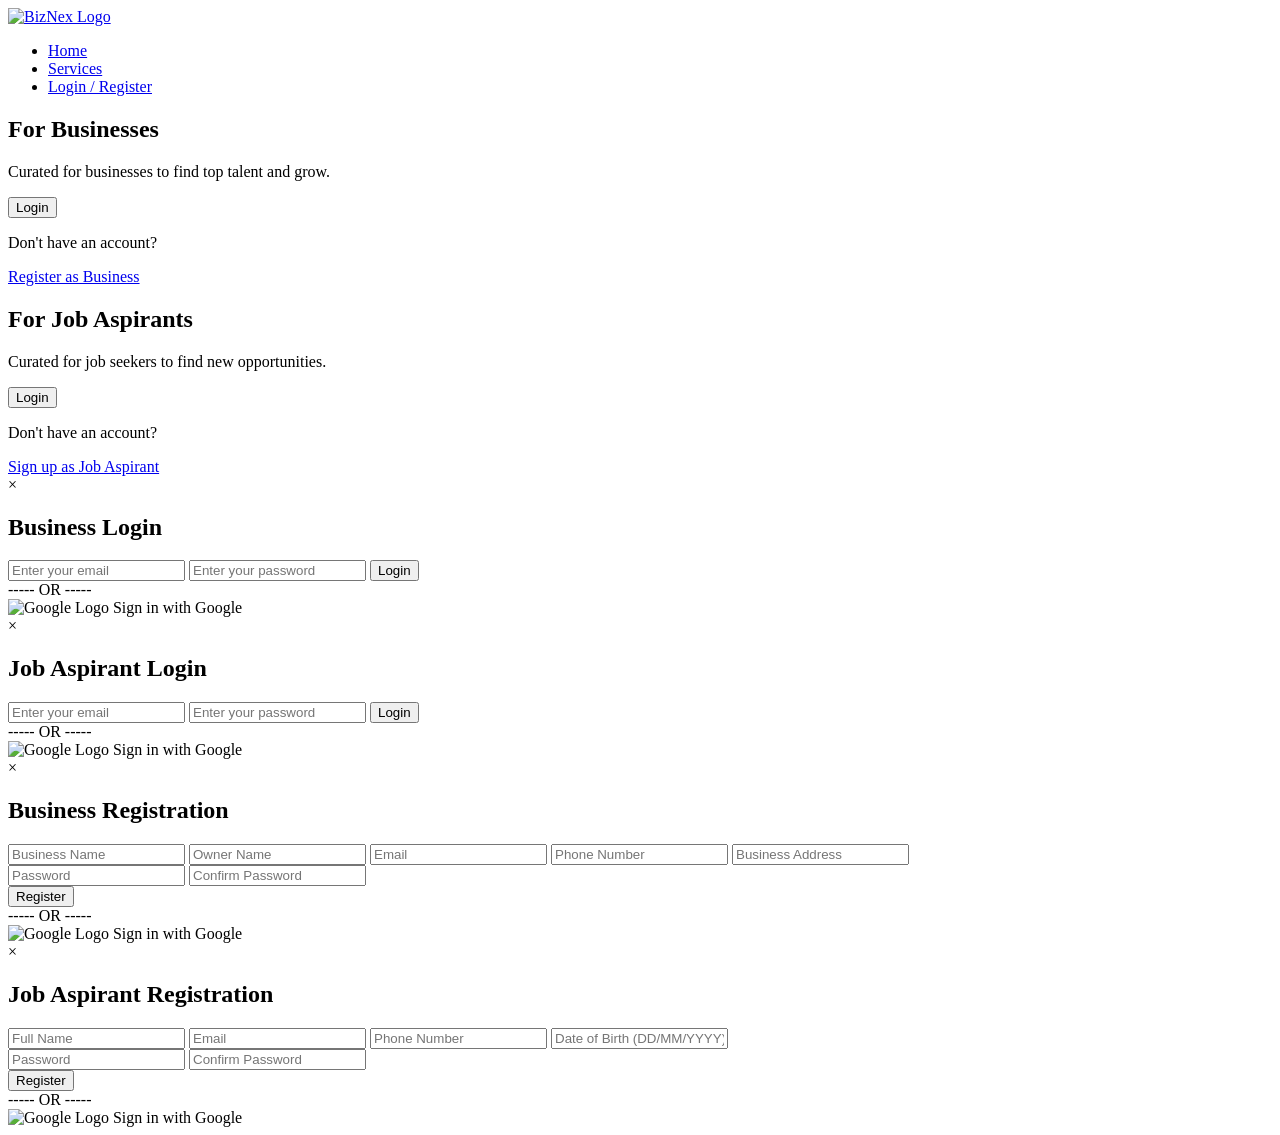
==== login.html @ abe71f79 "Add files via upload" ====
<!DOCTYPE html>
<html lang="en">
<head>
    <meta charset="UTF-8">
    <meta name="viewport" content="width=device-width, initial-scale=1.0">
    <title>Login & Registration</title>
    <link rel="stylesheet" href="css/login_styles.css">
    <script defer src="js/script.js"></script>
    <script defer src="js/header_script.js"></script>
    <script defer src="js/login_script.js"></script>
</head>
<body>

<header class="header">
    <a href="index.html" class="logo">
        <img src="img/logo.png" alt="BizNex Logo">
    </a>
    <nav class="desktop-nav">
        <ul>
            <li><a href="index.html">Home</a></li>
            <li><a href="services.html">Services</a></li>
            <li><a href="#" id="login-text-white" class="start-button">Login / Register</a></li>
        </ul>
    </nav>
</header>

<div class="container">
    <div class="section left">
        <h2>For <span class="highlight">Businesses</span></h2>
        <p>Curated for businesses to find top talent and grow.</p>
        <button class="login-btn" id="business-login">Login</button>
        <p class="no-account">Don't have an account?</p>
        <a href="#" class="register-link" id="business-register">Register as Business</a>
    </div>

    <div class="section right">
        <h2>For <span class="highlight">Job Aspirants</span></h2>
        <p>Curated for job seekers to find new opportunities.</p>
        <button class="login-btn outline" id="job-login">Login</button>
        <p class="no-account">Don't have an account?</p>
        <a href="#" class="register-link" id="job-register">Sign up as Job Aspirant</a>
    </div>
</div>


<!-- Business Login Popup -->
<div id="business-login-popup" class="popup">
    <div class="popup-content">
        <span class="close-btn" id="close-popup">&times;</span>
        <h2>Business Login</h2>
        <form>
            <input type="email" placeholder="Enter your email" required>
            <input type="password" placeholder="Enter your password" required>
            <button type="submit" class="login-submit">Login</button>

            <div class="or-divider">----- OR -----</div>

            <div class="google-signin">
                <img src="img/google.svg" alt="Google Logo">
                <span>Sign in with Google</span>
            </div>
        </form>
    </div>
</div>


<!-- Job Aspirant Login Popup -->
<div id="job-login-popup" class="popup">
    <div class="popup-content">
        <span class="close-btn" id="close-job-popup">&times;</span>
        <h2>Job Aspirant Login</h2>
        <form>
            <input type="email" placeholder="Enter your email" required>
            <input type="password" placeholder="Enter your password" required>
            <button type="submit" class="login-submit">Login</button>
        </form>
        <div class="or-divider">----- OR -----</div>
        <div class="google-signin">
            <img src="img/google.svg" alt="Google Logo">
            <span>Sign in with Google</span>
        </div>
    </div>
</div>


<!-- Business Registration Popup -->
<div id="business-register-popup" class="popup">
    <div class="popup-content">
        <span class="close-btn" id="close-business-register">&times;</span>
        <h2>Business Registration</h2>
        <form>
            <input type="text" placeholder="Business Name" required>
            <input type="text" placeholder="Owner Name" required>
            <input type="email" placeholder="Email" required>
            <input type="tel" placeholder="Phone Number" required>
            <input type="text" placeholder="Business Address" required>
            
            <!-- Password fields side by side -->
            <div class="password-container">
                <input type="password" placeholder="Password" required>
                <input type="password" placeholder="Confirm Password" required>
            </div>

            <button type="submit" class="register-submit">Register</button>
        </form>
        
        <div class="or-divider">----- OR -----</div>
        
        <div class="google-signin">
            <img src="img/google.svg" alt="Google Logo">
            <span>Sign in with Google</span>
        </div>
    </div>
</div>

<!-- JOB REGISTRATION POPUP -->
<!-- Job Aspirant Registration Popup -->
<div id="job-register-popup" class="popup">
    <div class="popup-content">
        <span class="close-btn" id="close-job-register">&times;</span>
        <h2>Job Aspirant Registration</h2>
        <form>
            <input type="text" placeholder="Full Name" required>
            <input type="email" placeholder="Email" required>
            <input type="tel" placeholder="Phone Number" required>
            
            <!-- DOB Field with Auto-Formatting and Calendar Picker -->
            <input type="text" id="job-dob" placeholder="Date of Birth (DD/MM/YYYY)" maxlength="10" required>
            <input type="date" id="job-dob-calendar" style="display: none;">
            
            <!-- Password fields -->
            <div class="password-container">
                <input type="password" placeholder="Password" required>
                <input type="password" placeholder="Confirm Password" required>
            </div>

            <button type="submit" class="register-submit">Register</button>
        </form>

        <div class="or-divider">----- OR -----</div>

        <div class="google-signin">
            <img src="img/google.svg" alt="Google Logo">
            <span>Sign in with Google</span>
        </div>
    </div>
</div>




</body>
</html>
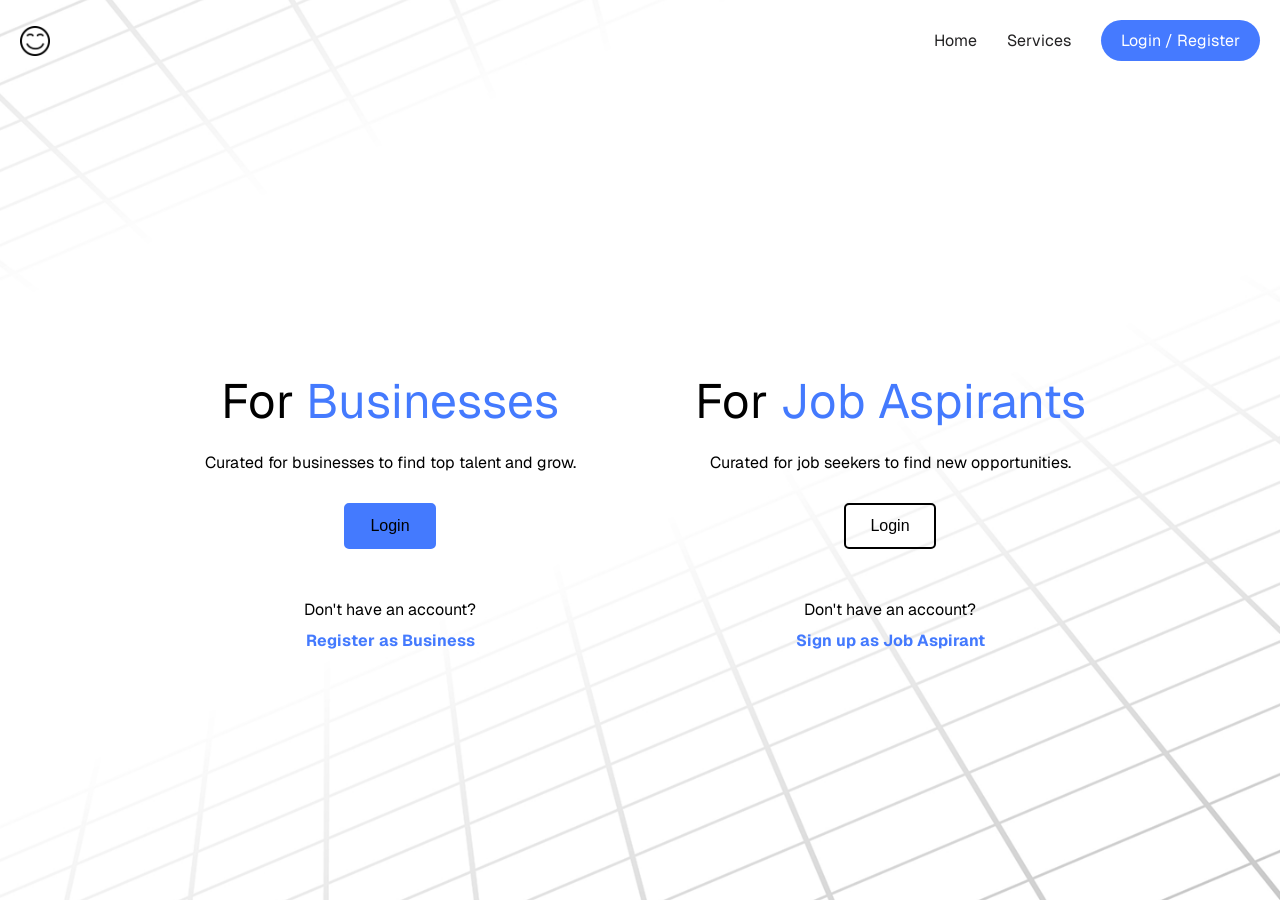
==== commit db46b3ca: "Add files via upload" ====
--- a/login.html
+++ b/login.html
@@ -90,6 +90,20 @@
         <h2>Business Registration</h2>
         <form>
             <input type="text" placeholder="Business Name" required>
+            
+            <!-- Business Category Dropdown -->
+            <select id="business-category" required>
+                <option value="" disabled selected>Choose Business Category</option>
+                <option value="Retail & E-commerce">Retail & E-commerce</option>
+                <option value="Food & Beverage">Food & Beverage</option>
+                <option value="Education & Consulting">Education & Consulting</option>
+                <option value="Home & Lifestyle Services">Home & Lifestyle Services</option>
+                <option value="Others">Others</option>
+            </select>
+            
+            <!-- Custom Category Input (Hidden by Default) -->
+            <input type="text" id="custom-category" placeholder="Specify Business Category" style="display: none;" required>
+            
             <input type="text" placeholder="Owner Name" required>
             <input type="email" placeholder="Email" required>
             <input type="tel" placeholder="Phone Number" required>
@@ -112,6 +126,7 @@
         </div>
     </div>
 </div>
+
 
 <!-- JOB REGISTRATION POPUP -->
 <!-- Job Aspirant Registration Popup -->
--- a/css/login_styles.css
+++ b/css/login_styles.css
@@ -0,0 +1,446 @@
+@import url('https://fonts.googleapis.com/css2?family=Geist&display=swap');
+
+body {
+    font-family: 'Geist', sans-serif;
+    margin: 0;
+    padding: 0;
+    height: 100vh;
+    display: flex;
+    flex-direction: column;
+    overflow: auto;
+    background-image: url('../img/section_1_bg.png');
+    background-size: cover;
+    background-position: center;
+    background-repeat: no-repeat;
+    opacity: 1;
+    z-index: -1;
+}
+
+/* Header */
+.header {
+    display: flex;
+    align-items: center;  /* Vertically center logo and text */
+    justify-content: space-between;
+    padding: 20px;
+    background-color: transparent;
+    position: relative;
+}
+
+.logo img {
+    height: 30px;  /* Adjust the height of the logo to align with text */
+    width: auto;
+    display: block;
+    object-fit: contain; /* Ensures the logo is not distorted */
+}
+
+a.logo {
+    text-decoration: none;
+}
+
+/* Navigation Styling */
+.desktop-nav {
+    display: flex;
+    align-items: center;  /* Vertically align the navigation links */
+}
+
+.desktop-nav ul {
+    display: flex;
+    list-style: none;
+    padding: 0;
+    margin: 0;
+    gap: 30px;
+    align-items: center;  /* Align the navigation items vertically */
+    z-index: 999;
+}
+
+.desktop-nav a {
+    text-decoration: none;
+    color: #232223;
+}
+
+.start-button {
+    background-color: #457AFF;
+    color: white;
+    border: none;
+    border-radius: 25px;
+    padding: 10px 20px;
+    cursor: pointer;
+    font-size: 1rem;
+    display: flex;
+    align-items: center;
+}
+
+#login-text{
+  color:white
+}
+
+/* Hamburger Menu Styling */
+.hamburger {
+    display: none;
+    flex-direction: column;
+    justify-content: space-between;
+    width: 30px;
+    height: 20px;
+    cursor: pointer;
+    z-index: 20;
+}
+
+.line {
+    height: 4px;
+    background-color: #232223;
+    transition: all 0.3s ease;
+}
+
+/* Mobile Navigation */
+.nav {
+    display: none;
+    position: fixed;
+    top: 0;
+    left: 0;
+    right: 0;
+    bottom: 0;
+    background-color: rgba(255, 255, 255, 0.95);
+    z-index: 10;
+    justify-content: center; /* Center vertically */
+    align-items: center; /* Center horizontally */
+    flex-direction: column;
+    padding: 20px;
+}
+
+.nav.open {
+    display: flex;
+}
+
+.close-button {
+    position: absolute;
+    top: 20px;
+    right: 20px;
+    font-size: 0rem;
+    cursor: pointer;
+}
+
+.nav ul {
+    list-style: none;
+    padding: 0; /* Remove padding */
+    margin: 0; /* Remove margin */
+    text-align: center; /* Center align text */
+}
+
+.nav li {
+    margin: 10px 0; /* Space between items */
+}
+
+.nav a {
+    text-decoration: none;
+    color: #232223;
+    font-size: 1.5rem; /* Adjust font size */
+    display: block; /* Make the link a block element for better spacing */
+}
+
+/* Mobile View Adjustments */
+@media (max-width: 600px) {
+    .desktop-nav {
+        display: none;
+    }
+
+    .hamburger {
+        display: flex;
+        font-size: 2rem;
+        cursor: pointer;
+        position: absolute;
+        top: 20px;
+        right: 20px;
+        z-index: 20;
+    }
+
+    .nav {
+        display: none;
+        position: fixed;
+        top: 0;
+        left: 0;
+        right: 0;
+        bottom: 0;
+        background-color: rgba(255, 255, 255, 0.95);
+        z-index: 10;
+        justify-content: center;
+        align-items: center;
+        flex-direction: column;
+        padding: 20px;
+    }
+
+    .nav.open {
+        display: flex;
+    }
+
+    .close-button {
+        position: absolute;
+        top: 20px;
+        right: 20px;
+        font-size: 0rem; /* Ensure it's visible */
+        cursor: pointer;
+    }
+
+    .nav a {
+        font-size: 1.5rem;
+        margin: 10px 0;
+    }
+
+    .start-button {
+        font-size: 1.5rem;
+        padding: 12px 24px;
+    }
+
+    .hamburger.open .line:nth-child(1) {
+        transform: rotate(45deg) translate(5px, 5px);
+    }
+
+    .hamburger.open .line:nth-child(2) {
+        opacity: 0; /* Hide the middle line */
+    }
+
+    .hamburger.open .line:nth-child(3) {
+        transform: rotate(-45deg) translate(5px, -5px);
+    }
+}
+
+
+/* Main Container */
+.container {
+  display: flex;
+  width: 80%;
+  max-width: 1000px;
+  border-radius: 10px;
+  overflow: hidden;
+  margin: auto;
+  }
+  
+  .section {
+  flex: 1;
+  padding: 50px;
+  text-align: center;
+  }
+  
+  h2 {
+  font-size: 48px;
+  font-weight: normal;
+  margin-bottom: 20px;
+  }
+  
+  h2 .highlight {
+  color: #447AFE;
+  }
+  
+  p {
+  font-size: 16px;
+  margin-bottom: 30px;
+  }
+  
+  .left .login-btn {
+  background: #447AFE;
+  border: none;
+  padding: 12px 24px;
+  font-size: 16px;
+  cursor: pointer;
+  border-radius: 5px;
+  border: 2px solid #447AFE;
+  }
+  
+  .right .login-btn {
+  background: black;
+  border: none;
+  padding: 12px 24px;
+  font-size: 16px;
+  cursor: pointer;
+  border-radius: 5px;
+  }
+  
+  #login-text-white
+  {
+    color:white;
+  }
+  .right .login-btn.outline {
+  background: transparent;
+  border: 2px solid black;
+  color: black;
+  }
+  
+  .no-account {
+  margin-top: 50px; /* Keep spacing from button */
+  font-size: 16px;
+  color: black;
+  }
+  
+  .register-link {
+  display: block;
+  margin-top: -20px; /* Negative margin to reduce space */
+  font-size: 16px;
+  font-weight: bold;
+  color: #447AFE;
+  text-decoration: none;
+  }
+  
+  .register-link:hover {
+  text-decoration: underline;
+  }
+
+  
+  /* Responsive Design */
+  @media (max-width: 600px) {
+  .container {
+  flex-direction: column;
+  width: 90%;
+  }
+  .section {
+    padding: 20px 10px; /* Reduce padding */
+  }
+  
+
+  .section:first-child {
+    padding-top: 2px;
+    padding-bottom: 2px; /* Adjust as needed */
+  }
+
+  /* Reduce top padding for the second section */
+  .section:last-child {
+    padding-top: 2px; /* Adjust as needed */
+  }
+
+
+  h2 {
+  font-size: 32px;
+  }
+  }
+
+
+
+
+
+  /* Popup Styling */
+.popup {
+    display: none; /* Hidden by default */
+    position: fixed;
+    top: 0;
+    left: 0;
+    width: 100%;
+    height: 100%;
+    background: rgba(0, 0, 0, 0.5);
+    justify-content: center;
+    align-items: center;
+    z-index: 1000;
+}
+
+.popup-content {
+    background: white;
+    padding: 30px;
+    border-radius: 10px;
+    text-align: center;
+    position: relative;
+    width: 300px;
+}
+
+.close-btn {
+    position: absolute;
+    top: 10px;
+    right: 15px;
+    font-size: 20px;
+    cursor: pointer;
+}
+
+/* Input Fields */
+.popup {
+    display: none;
+    position: fixed;
+    top: 0;
+    left: 0;
+    width: 100%;
+    height: 100%;
+    background: rgba(0, 0, 0, 0.5);
+    justify-content: center;
+    align-items: center;
+}
+
+.popup-content {
+    background: white;
+    padding: 20px;
+    border-radius: 8px;
+    width: 350px;
+    text-align: center;
+    display: flex;
+    flex-direction: column;
+    align-items: center; /* Centers content horizontally */
+    justify-content: center; /* Centers content vertically */
+}
+
+.popup-content h2 {
+    font-size: 150%; /* Half the original size */
+    margin-bottom: 15px;
+}
+
+.popup-content form {
+    width: 100%;
+    display: flex;
+    flex-direction: column;
+    align-items: center;
+}
+
+.popup-content input {
+    width: 90%; /* Adjust width for better alignment */
+    padding: 12px;
+    margin: 5px 0;
+    border: 1px solid #ccc;
+    border-radius: 5px;
+    text-align: center; /* Centers placeholder text */
+    font-size: 14px;
+}
+
+.popup-content button {
+    width: 95%;
+    padding: 12px;
+    background: #007bff;
+    color: white;
+    border: none;
+    border-radius: 5px;
+    cursor: pointer;
+    margin-top: 10px;
+}
+
+
+.password-container {
+    display: flex;
+    gap: 10px; /* Space between fields */
+    width: 95%;
+}
+
+.password-container input {
+    flex: 1; /* Makes both inputs take equal space */
+    width: 50%; /* Ensures they stay side by side */
+}
+
+
+.or-divider {
+    margin: 15px 0;
+    font-size: 14px;
+    color: #666;
+}
+.google-signin {
+    display: flex;
+    align-items: center;
+    justify-content: center;
+    gap: 10px;
+    padding: 10px;
+    border: 1px solid #ccc;
+    border-radius: 5px;
+    cursor: pointer;
+    width: 95%; /* Match input width */
+}
+
+.google-signin img {
+    width: 20px;
+    height: 20px;
+}
+
+.google-signin span {
+    font-size: 14px;
+    font-weight: bold;
+    color: #333;
+}
